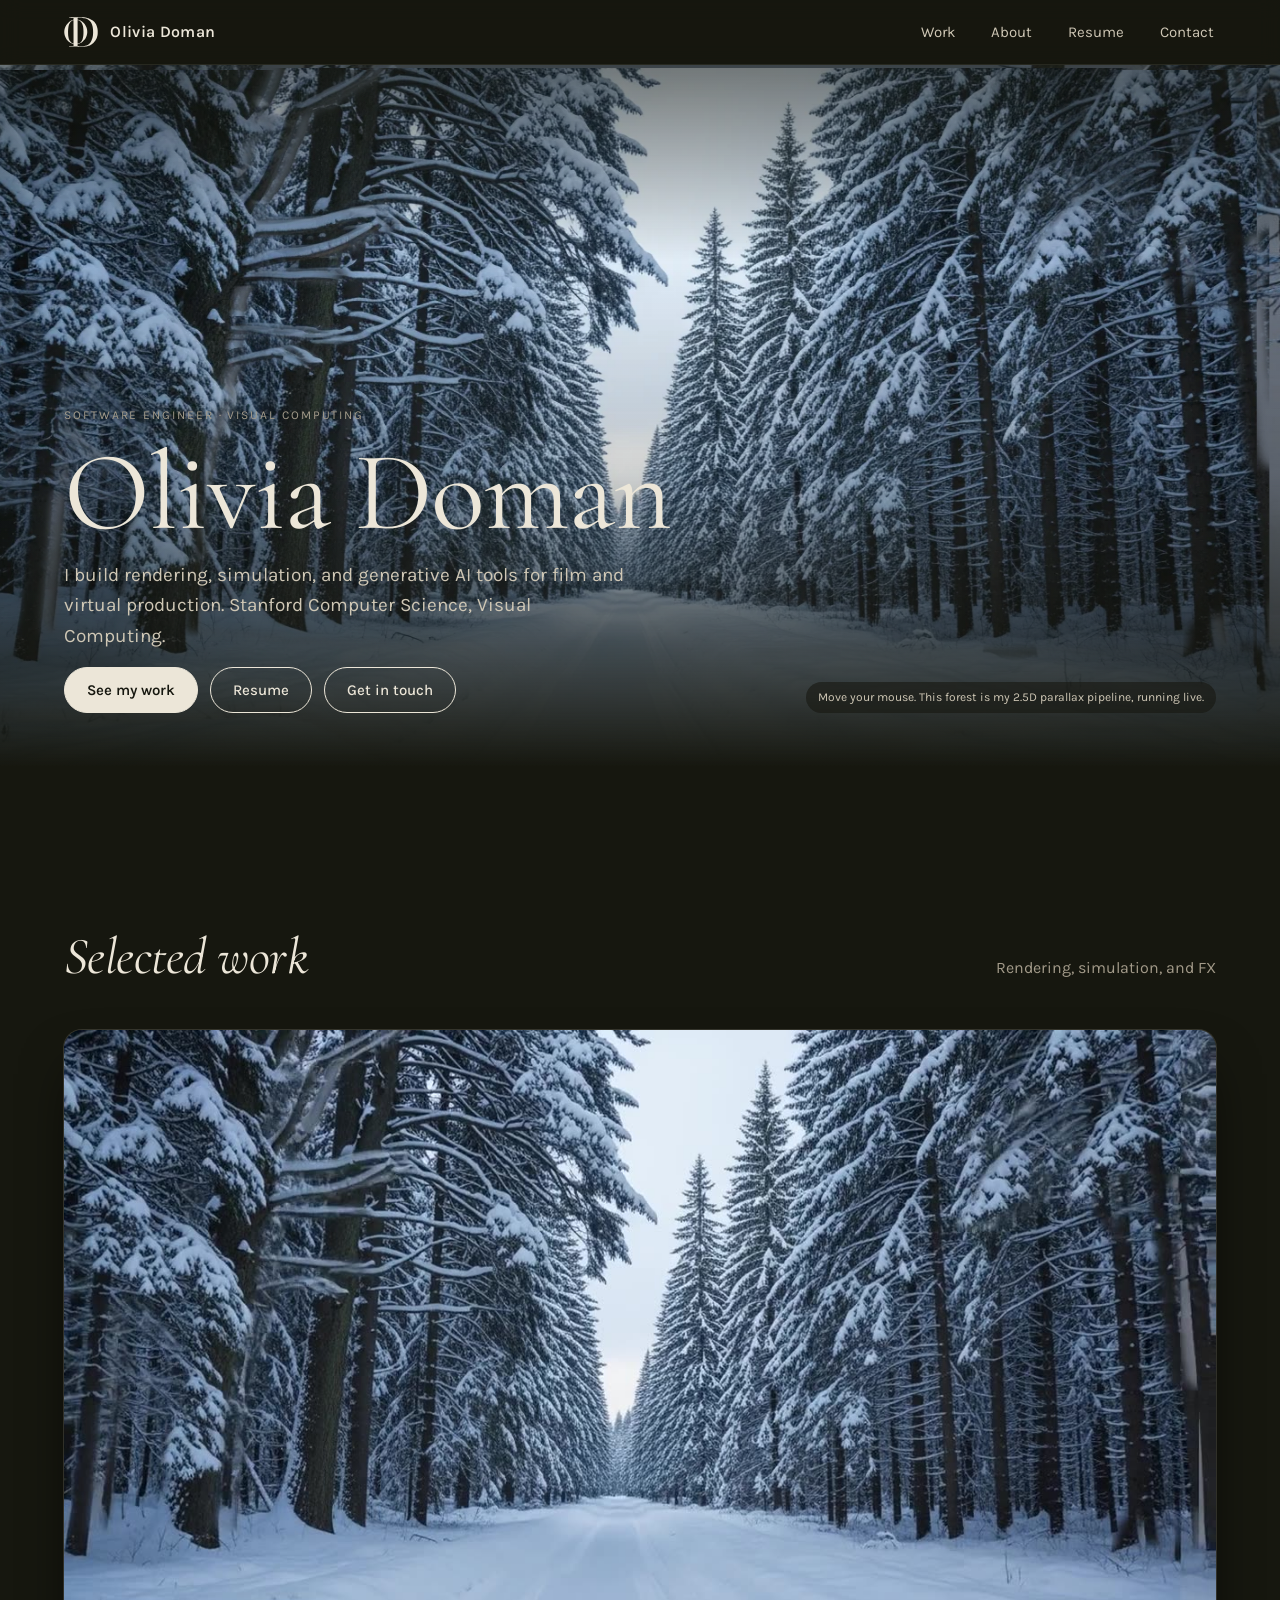
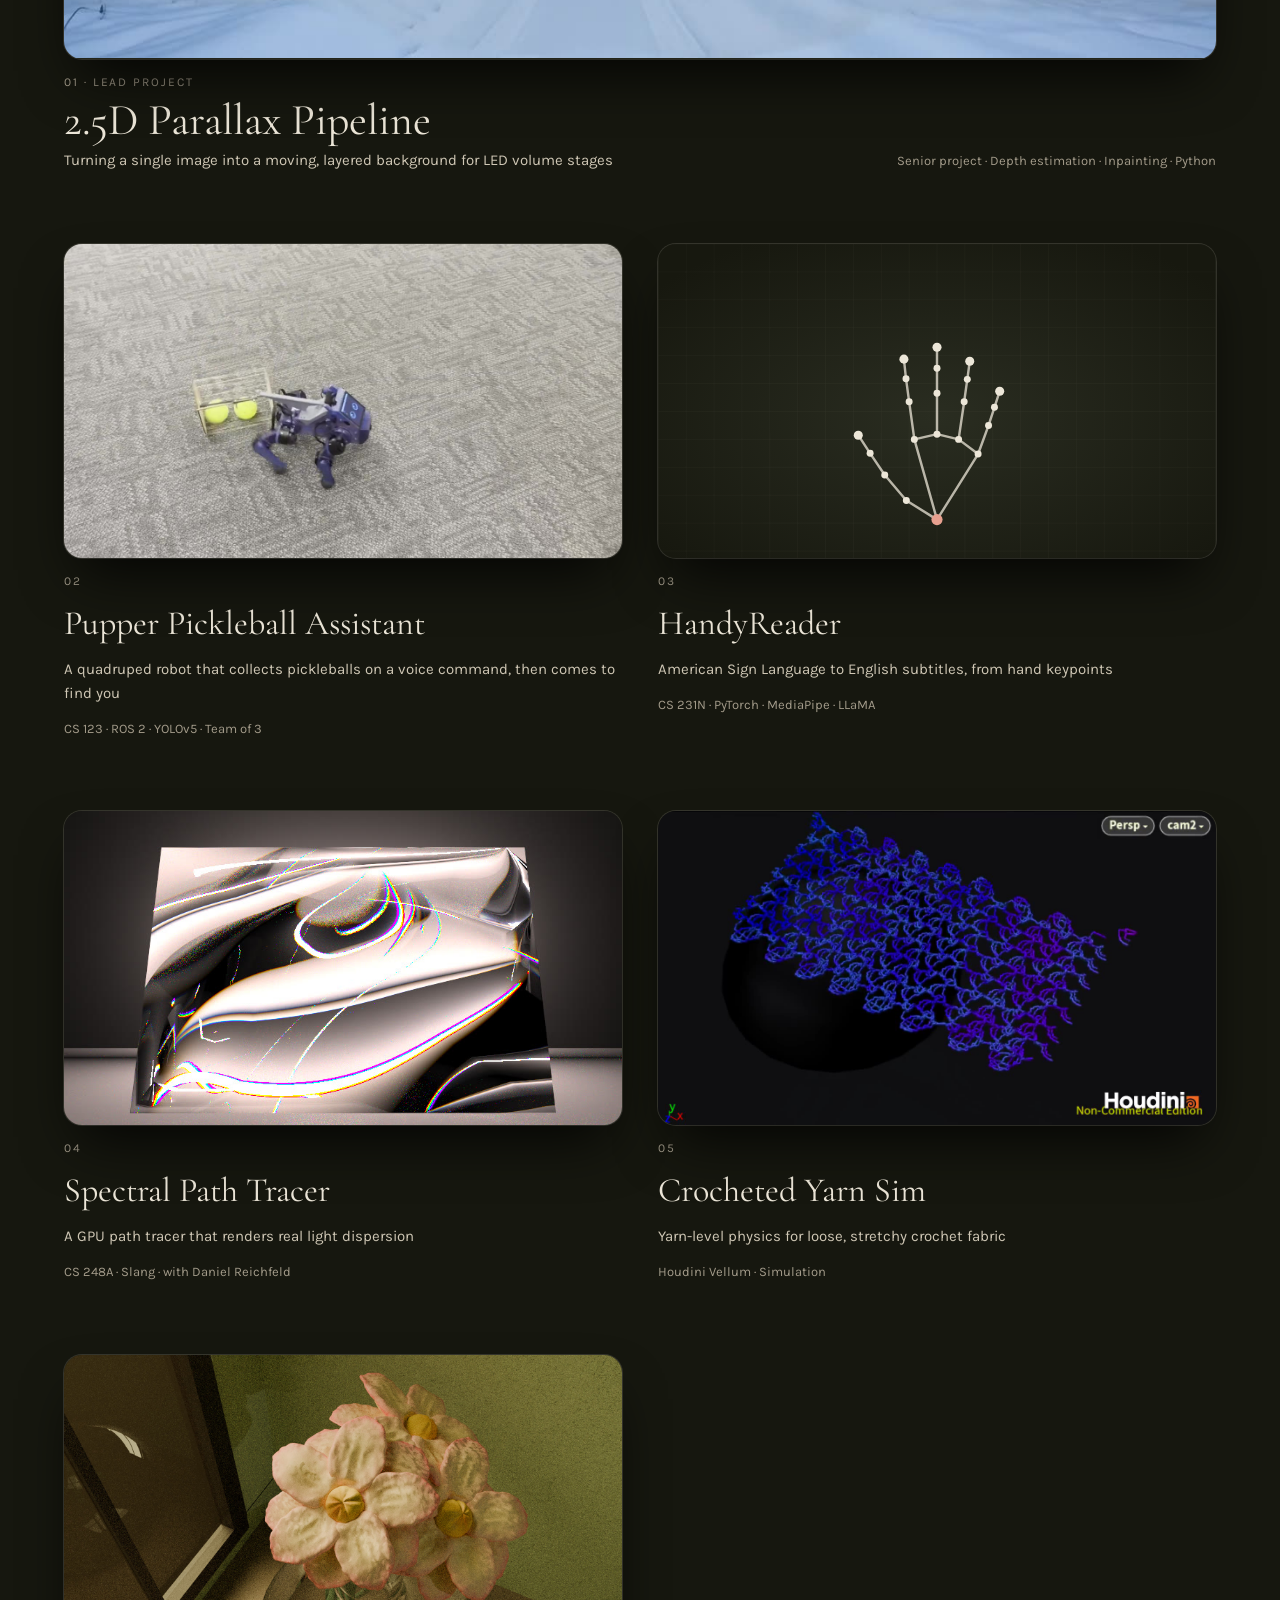
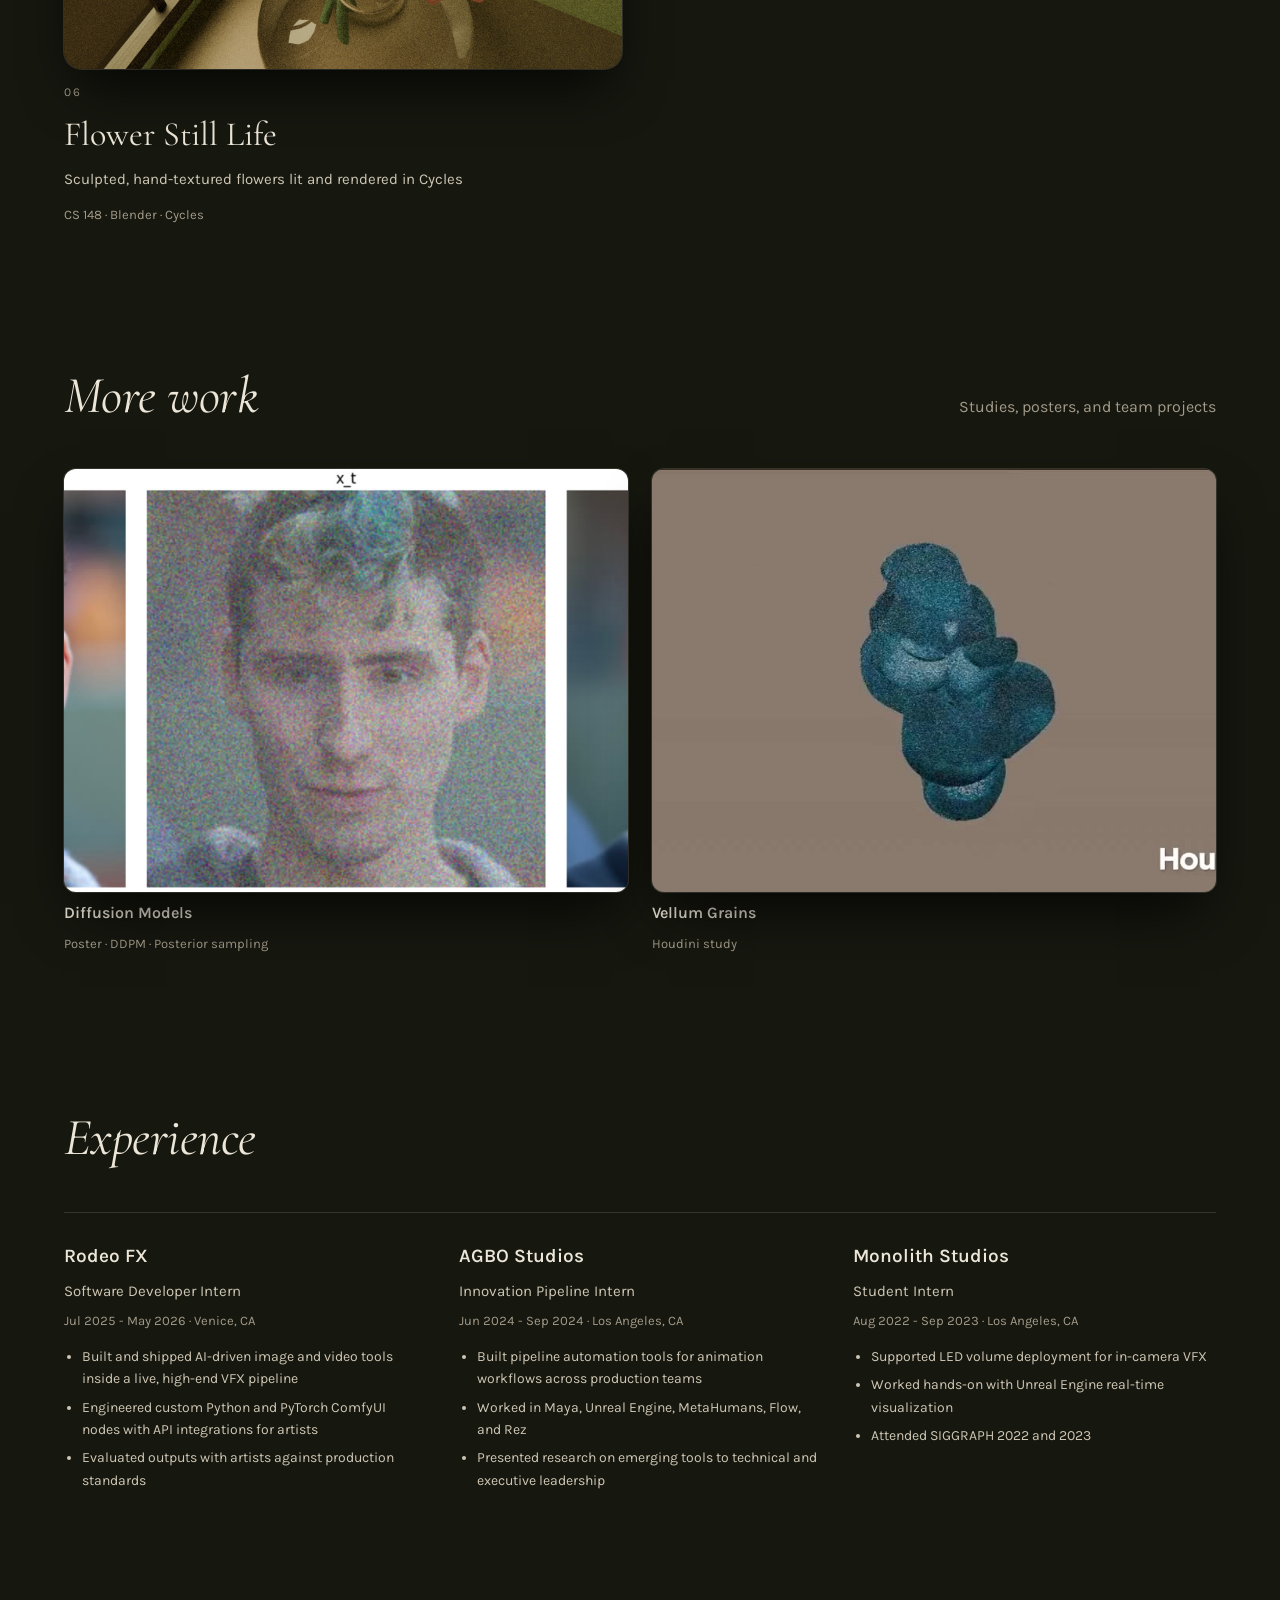
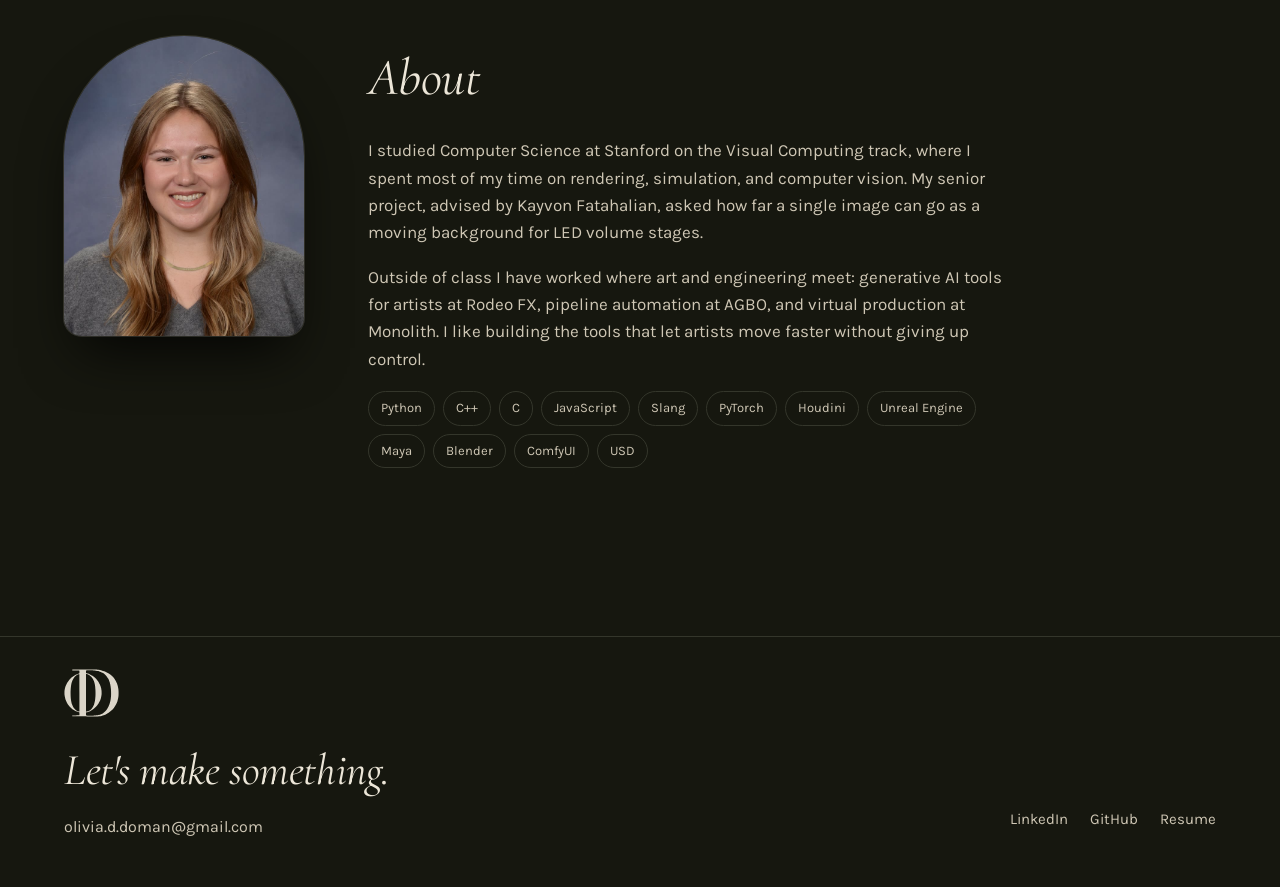
==== index.html @ 208f877b "Launch portfolio site" ====
<!doctype html>
<html lang="en">
<head>
<meta charset="utf-8">
<meta name="viewport" content="width=device-width, initial-scale=1, viewport-fit=cover">
<title>Olivia Doman</title>
<meta name="description" content="Olivia Doman, software engineer in visual computing: rendering, simulation, and generative AI tools for film and virtual production.">
<meta property="og:title" content="Olivia Doman">
<meta property="og:description" content="Olivia Doman, software engineer in visual computing: rendering, simulation, and generative AI tools for film and virtual production.">
<meta property="og:image" content="assets/img/parallax-poster.jpg">
<link rel="icon" type="image/svg+xml" href="assets/img/favicon.svg">
<link rel="icon" type="image/png" sizes="32x32" href="assets/img/favicon-32.png">
<link rel="apple-touch-icon" href="assets/img/apple-touch-icon.png">
<meta name="theme-color" content="#16170f">
<link rel="preconnect" href="https://fonts.googleapis.com">
<link rel="preconnect" href="https://fonts.gstatic.com" crossorigin>
<link rel="stylesheet" href="https://fonts.googleapis.com/css2?family=Cormorant+Garamond:ital,wght@0,400;0,500;1,400&family=Karla:wght@400;500;600;700&display=swap">
<link rel="stylesheet" href="assets/css/site.css">
</head>
<body>
<header class="nav"><div class="wrap nav-inner">
<a class="brand" href="./"><img src="assets/img/logo-cream.svg" alt="" width="34" height="30">Olivia Doman</a>
<nav class="nav-links" aria-label="Main"><a href="./#work">Work</a><a href="./#about">About</a><a href="assets/Olivia_Doman_Resume.pdf">Resume</a><a href="./#contact">Contact</a></nav>
</div></header>
<section class="hero" id="hero-px" data-parallax data-range="70" aria-label="Introduction">
<div class="scene">
<div class="layer" data-f="0.10" style="background-image:url('assets/parallax/bg.jpg')"></div>
<div class="layer" data-f="0.35" style="background-image:url('assets/parallax/layer0.webp')"></div>
<div class="layer" data-f="0.75" style="background-image:url('assets/parallax/layer1.webp')"></div>
</div>
<div class="hero-copy"><div class="wrap"><div class="inner">
<span class="eyebrow">Software Engineer · Visual Computing</span>
<h1>Olivia Doman</h1>
<p class="lede">I build rendering, simulation, and generative AI tools for film and virtual production. Stanford Computer Science, Visual Computing.</p>
<div class="btn-row"><a class="btn solid" href="#work">See my work</a><a class="btn" href="assets/Olivia_Doman_Resume.pdf">Resume</a><a class="btn" href="#contact">Get in touch</a></div>
</div></div></div>
<span class="hero-tag">Move your mouse. This forest is my 2.5D parallax pipeline, running live.</span>
</section>

<div class="wrap" style="display:flex;flex-direction:column;gap:10px;margin-top:20px"></div>
<main>
<section class="section" id="work"><div class="wrap">
<div class="section-head"><h2 data-knot="left">Selected work</h2><span class="muted">Rendering, simulation, and FX</span></div>
<a class="lead-card" href="work/parallax.html" data-knot="right">
<div class="frame ratio-wide "><video data-loop muted loop playsinline preload="none" poster="assets/img/parallax-poster.jpg" aria-label="Silent loop"><source src="assets/video/parallax.mp4" type="video/mp4"></video></div>
<div class="lead-meta"><div><span class="eyebrow">01 · Lead project</span><span class="card-title" style="font-size:clamp(32px,4vw,44px)">2.5D Parallax Pipeline</span><span class="card-line">Turning a single image into a moving, layered background for LED volume stages</span></div><span class="card-tags">Senior project · Depth estimation · Inpainting · Python</span></div>
</a>
<div class="grid-2">
<div style="display:flex;flex-direction:column;gap:12px;min-width:0"><a class="card" href="work/pupper.html" data-knot="left">
<div class="frame ratio-16x9 "><video data-loop muted loop playsinline preload="none" poster="assets/img/pupper-poster.jpg" aria-label="Silent loop"><source src="assets/video/pupper.mp4" type="video/mp4"></video></div>
<span class="eyebrow">02</span><span class="card-title">Pupper Pickleball Assistant</span><span class="card-line">A quadruped robot that collects pickleballs on a voice command, then comes to find you</span><span class="card-tags">CS 123 · ROS 2 · YOLOv5 · Team of 3</span>
</a></div>
<div style="display:flex;flex-direction:column;gap:12px;min-width:0"><a class="card" href="work/handyreader.html">
<div class="frame ratio-16x9 "><img src="assets/img/handyreader-tile.svg" alt="Diagram of the 21 hand keypoints HandyReader tracks" loading="lazy"></div>
<span class="eyebrow">03</span><span class="card-title">HandyReader</span><span class="card-line">American Sign Language to English subtitles, from hand keypoints</span><span class="card-tags">CS 231N · PyTorch · MediaPipe · LLaMA</span>
</a></div>
<div style="display:flex;flex-direction:column;gap:12px;min-width:0"><a class="card" href="work/spectral.html" data-knot="left">
<div class="frame ratio-16x9 "><img src="assets/img/prism.jpg" alt="Glass prism splitting white light into a rainbow" loading="lazy"></div>
<span class="eyebrow">04</span><span class="card-title">Spectral Path Tracer</span><span class="card-line">A GPU path tracer that renders real light dispersion</span><span class="card-tags">CS 248A · Slang · with Daniel Reichfeld</span>
</a></div>
<div style="display:flex;flex-direction:column;gap:12px;min-width:0"><a class="card" href="work/yarn.html">
<div class="frame ratio-16x9 "><video data-loop muted loop playsinline preload="none" poster="assets/img/yarn-sphere-poster.jpg" aria-label="Silent loop"><source src="assets/video/yarn-sphere.mp4" type="video/mp4"></video></div>
<span class="eyebrow">05</span><span class="card-title">Crocheted Yarn Sim</span><span class="card-line">Yarn-level physics for loose, stretchy crochet fabric</span><span class="card-tags">Houdini Vellum · Simulation</span>
</a></div>
<div style="display:flex;flex-direction:column;gap:12px;min-width:0"><a class="card" href="work/flower.html" data-knot="left">
<div class="frame ratio-16x9 "><img src="assets/img/flower.jpg" alt="Sculpted pink flowers in a glass vase by a window" loading="lazy"></div>
<span class="eyebrow">06</span><span class="card-title">Flower Still Life</span><span class="card-line">Sculpted, hand-textured flowers lit and rendered in Cycles</span><span class="card-tags">CS 148 · Blender · Cycles</span>
</a></div>
</div></div></section>
<section class="section" id="more"><div class="wrap"><div class="section-head"><h2 data-knot="left">More work</h2><span class="muted">Studies, posters, and team projects</span></div><div class="grid-4" style="grid-template-columns:repeat(2,minmax(0,1fr))">
<a class="mini card" href="work/diffusion.html"><div class="frame ratio-4x3 "><img src="assets/img/diff-denoise.jpg" alt="Noisy face and its denoised result" loading="lazy"></div><span class="mini-title">Diffusion Models</span><span class="mini-tags">Poster · DDPM · Posterior sampling</span></a>
<a class="mini card" href="work/vellum.html"><div class="frame ratio-4x3 "><video data-loop muted loop playsinline preload="none" poster="assets/img/vellum-poster.jpg" aria-label="Silent loop"><source src="assets/video/vellum.mp4" type="video/mp4"></video></div><span class="mini-title">Vellum Grains</span><span class="mini-tags">Houdini study</span></a>
</div><div style="margin-top:14px"></div></div></section>
<section class="section" id="experience"><div class="wrap">
<div class="section-head"><h2 data-knot="right">Experience</h2></div>
<div class="xp">
<div class="xp-item"><h3>Rodeo FX</h3><span class="xp-role">Software Developer Intern</span><span class="xp-date">Jul 2025 - May 2026 · Venice, CA</span>
<ul><li>Built and shipped AI-driven image and video tools inside a live, high-end VFX pipeline</li><li>Engineered custom Python and PyTorch ComfyUI nodes with API integrations for artists</li><li>Evaluated outputs with artists against production standards</li></ul></div>
<div class="xp-item"><h3>AGBO Studios</h3><span class="xp-role">Innovation Pipeline Intern</span><span class="xp-date">Jun 2024 - Sep 2024 · Los Angeles, CA</span>
<ul><li>Built pipeline automation tools for animation workflows across production teams</li><li>Worked in Maya, Unreal Engine, MetaHumans, Flow, and Rez</li><li>Presented research on emerging tools to technical and executive leadership</li></ul></div>
<div class="xp-item"><h3>Monolith Studios</h3><span class="xp-role">Student Intern</span><span class="xp-date">Aug 2022 - Sep 2023 · Los Angeles, CA</span>
<ul><li>Supported LED volume deployment for in-camera VFX</li><li>Worked hands-on with Unreal Engine real-time visualization</li><li>Attended SIGGRAPH 2022 and 2023</li></ul></div>
</div>
<div style="margin-top:16px;display:flex;flex-direction:column;gap:10px"></div>
</div></section>
<section class="section" id="about"><div class="wrap about">
<div class="portrait"><img src="assets/img/headshot.jpg" alt="Portrait of Olivia Doman" loading="lazy"></div>
<div class="about-copy">
<h2 style="font-size:clamp(36px,5vw,52px);font-style:italic" data-knot="right">About</h2>
<p>I studied Computer Science at Stanford on the Visual Computing track, where I spent most of my time on rendering, simulation, and computer vision. My senior project, advised by Kayvon Fatahalian, asked how far a single image can go as a moving background for LED volume stages.</p>
<p>Outside of class I have worked where art and engineering meet: generative AI tools for artists at Rodeo FX, pipeline automation at AGBO, and virtual production at Monolith. I like building the tools that let artists move faster without giving up control.</p>


<div class="tags"><span class="tag">Python</span><span class="tag">C++</span><span class="tag">C</span><span class="tag">JavaScript</span><span class="tag">Slang</span><span class="tag">PyTorch</span><span class="tag">Houdini</span><span class="tag">Unreal Engine</span><span class="tag">Maya</span><span class="tag">Blender</span><span class="tag">ComfyUI</span><span class="tag">USD</span></div>
</div>
</div></section>
</main>
<div class="wrap" style="margin-top:40px;display:flex;flex-direction:column;gap:10px"></div>
<footer class="footer" id="contact"><div class="wrap footer-inner">
<div style="display:flex;flex-direction:column;gap:8px"><img class="footer-logo" src="assets/img/logo-cream.svg" alt="Olivia Doman monogram" width="54" height="48"><h2>Let's make something.</h2><span class="email">olivia.d.doman@gmail.com</span></div>
<div class="footer-links"><a href="https://www.linkedin.com/in/oliviadoman/">LinkedIn</a><a href="https://github.com/oliviadoman">GitHub</a><a href="assets/Olivia_Doman_Resume.pdf">Resume</a></div>
</div></footer>
<script src="assets/js/site.js"></script>
</body>
</html>
---- assets/css/site.css ----
/* oliviadoman.com
   Layout: a dark, quiet frame so the work carries the color. One centered column (max 1200px),
   a cream "yarn" thread that loops through the home page, rounded media with a hairline edge. */
:root {
  color-scheme: dark;
  --bg: #16170f;
  --bg-raised: #1d1f16;
  --panel: #23251b;
  --line: #34362b;
  --fg: #ece6d8;
  --soft: #cfc7b5;
  --muted: #a39b8a;
  --thread: #ece6d8;
  --note-need: #f0c3b6;
  --note-q: #c4dbe6;
  --note-ink: #231f1a;
  --radius: 18px;
  --radius-sm: 12px;
  --edge: 0 0 0 1px rgba(236, 230, 216, 0.14);
  --lift: 0 28px 56px -16px rgba(0, 0, 0, 0.85);
  --lift-hover: 0 40px 70px -14px rgba(0, 0, 0, 0.95);
  --font-display: 'Cormorant Garamond', 'Iowan Old Style', 'Palatino Linotype', Georgia, serif;
  --font-body: 'Karla', 'Avenir Next', 'Segoe UI', system-ui, sans-serif;
  --gutter: clamp(16px, 5vw, 72px);
  --max: 1200px;
}
*, *::before, *::after { box-sizing: border-box; }
html { background: var(--bg); scroll-behavior: smooth; }
body {
  margin: 0; background: var(--bg); color: var(--fg);
  font-family: var(--font-body); font-size: 16px; line-height: 1.6;
  -webkit-font-smoothing: antialiased;
}
img, video { max-width: 100%; display: block; }
a { color: inherit; text-decoration: none; }
a:hover { color: #ffffff; }
:focus-visible { outline: 2px solid var(--fg); outline-offset: 3px; border-radius: 6px; }
h1, h2, h3 { font-family: var(--font-display); font-weight: 400; letter-spacing: -0.01em; text-wrap: balance; margin: 0; }
p { margin: 0; }
.wrap { width: 100%; max-width: calc(var(--max) + 2 * var(--gutter)); margin: 0 auto; padding-inline: var(--gutter); }
.eyebrow { font-size: 12px; letter-spacing: 0.16em; text-transform: uppercase; color: var(--muted); }
.muted { color: var(--muted); }
.soft { color: var(--soft); }

/* ---------- Nav ---------- */
.nav {
  position: sticky; top: env(safe-area-inset-top, 0px); z-index: 20;
  background: rgba(22, 23, 15, 0.82); backdrop-filter: blur(10px); -webkit-backdrop-filter: blur(10px);
  border-bottom: 1px solid rgba(52, 54, 43, 0.6);
}
.nav-inner { display: flex; justify-content: space-between; align-items: center; gap: 16px; min-height: 64px; flex-wrap: wrap; }
.brand { font-weight: 600; letter-spacing: 0.02em; }
.nav-links { display: flex; gap: clamp(14px, 3vw, 32px); flex-wrap: wrap; font-size: 15px; }
.nav-links a { padding: 10px 2px; color: var(--soft); }
.nav-links a:hover, .nav-links a[aria-current="page"] { color: var(--fg); }

/* ---------- Buttons ---------- */
.btn {
  display: inline-flex; align-items: center; gap: 8px; min-height: 46px; padding: 0 22px;
  border-radius: 999px; border: 1px solid var(--fg); font-size: 15px; font-weight: 500; color: var(--fg);
  transition: background .2s ease, color .2s ease;
}
.btn:hover { background: rgba(236, 230, 216, 0.08); color: var(--fg); }
.btn.solid { background: var(--fg); color: var(--bg); font-weight: 600; }
.btn.solid:hover { background: #ffffff; color: var(--bg); }
.btn-row { display: flex; flex-wrap: wrap; gap: 12px; }

/* ---------- Media frame ---------- */
.frame {
  position: relative; border-radius: var(--radius); overflow: hidden; background: var(--panel);
  box-shadow: var(--edge), var(--lift); max-width: 100%;
}
.frame img, .frame video { width: 100%; height: 100%; object-fit: cover; }
.frame.contain img, .frame.contain video { object-fit: contain; background: #0f100b; }
.ratio-16x9 { aspect-ratio: 16 / 9; }
.ratio-wide { aspect-ratio: 1408 / 768; }
.ratio-square { aspect-ratio: 1 / 1; }
.ratio-4x3 { aspect-ratio: 4 / 3; }
.placeholder {
  display: flex; flex-direction: column; align-items: center; justify-content: center; gap: 6px;
  text-align: center; padding: 24px; background: var(--panel);
  border: 1.5px dashed rgba(236, 230, 216, 0.28); box-shadow: var(--lift);
}
.placeholder strong { font-size: 15px; }
.placeholder span { font-size: 13px; color: var(--muted); max-width: 34ch; }
.watermark-flag {
  position: absolute; left: 12px; top: 12px; font-size: 11px; letter-spacing: 0.06em; padding: 4px 10px;
  border-radius: 999px; background: rgba(22, 23, 15, 0.8); color: var(--note-need);
}

/* ---------- Hero ---------- */
.hero { position: relative; height: clamp(520px, 78vh, 800px); overflow: hidden; background: #0d0e09; touch-action: pan-y; }
.hero .scene { position: absolute; inset: 0; }
.hero .layer { position: absolute; inset: 0; background-size: cover; background-position: center; will-change: transform; }
.hero::after {
  content: ""; position: absolute; inset: 0; pointer-events: none;
  background: linear-gradient(180deg, rgba(22,23,15,0.55) 0%, rgba(22,23,15,0) 28%, rgba(22,23,15,0.15) 58%, var(--bg) 100%);
}
.hero-copy { position: absolute; left: 0; right: 0; bottom: clamp(28px, 6vh, 64px); z-index: 2; }
.hero-copy .inner { display: flex; flex-direction: column; gap: 16px; max-width: 760px; }
.hero h1 { font-size: clamp(56px, 10vw, 112px); line-height: 0.92; }
.hero .lede { font-size: clamp(16px, 1.6vw, 19px); color: var(--soft); max-width: 52ch; }
.hero-tag {
  position: absolute; right: var(--gutter); bottom: clamp(28px, 6vh, 64px); z-index: 2;
  font-size: 12px; color: var(--soft); background: rgba(22, 23, 15, 0.6); padding: 6px 12px; border-radius: 999px;
}

/* ---------- Sections ---------- */
main { position: relative; }
.section { padding-block: clamp(72px, 10vw, 128px) 0; position: relative; z-index: 1; }
.section-head { display: flex; justify-content: space-between; align-items: baseline; gap: 16px; flex-wrap: wrap; margin-bottom: 32px; }
.section-head h2 { font-size: clamp(36px, 5vw, 52px); font-style: italic; }

/* ---------- Thread ---------- */
.thread-layer { position: absolute; left: 0; top: 0; width: 100%; height: 100%; pointer-events: none; z-index: 0; overflow: visible; }

/* ---------- Project cards ---------- */
.lead-card, .card { display: flex; flex-direction: column; gap: 14px; color: var(--fg); }
.lead-card .frame, .card .frame { transition: transform .35s ease, box-shadow .35s ease; }
.lead-card:hover .frame, .card:hover .frame { transform: translateY(-4px); box-shadow: var(--edge), var(--lift-hover); }
.card-title { font-family: var(--font-display); font-size: clamp(26px, 3vw, 34px); line-height: 1.1; }
.card-line { color: var(--soft); font-size: 15px; }
.card-tags { color: var(--muted); font-size: 13px; }
.lead-meta { display: flex; justify-content: space-between; align-items: flex-end; gap: 24px; flex-wrap: wrap; }
.lead-meta > div { display: flex; flex-direction: column; gap: 4px; min-width: 0; }
.grid-2 { display: grid; grid-template-columns: repeat(2, minmax(0, 1fr)); column-gap: clamp(20px, 3vw, 36px); row-gap: clamp(44px, 6vw, 72px); margin-top: clamp(44px, 6vw, 72px); }
.grid-4 { display: grid; grid-template-columns: repeat(4, minmax(0, 1fr)); gap: 24px; }
.mini { display: flex; flex-direction: column; gap: 8px; }
.mini .frame { border-radius: var(--radius-sm); }
.mini-title { font-weight: 600; }
.mini-tags { font-size: 13px; color: var(--muted); }

/* ---------- Experience ---------- */
.xp { display: grid; grid-template-columns: repeat(3, minmax(0, 1fr)); gap: 32px; border-top: 1px solid var(--line); padding-top: 28px; }
.xp-item { display: flex; flex-direction: column; gap: 8px; min-width: 0; }
.xp-item h3 { font-family: var(--font-body); font-size: 19px; font-weight: 600; letter-spacing: 0; }
.xp-role { color: var(--soft); font-size: 15px; }
.xp-date { color: var(--muted); font-size: 13px; font-variant-numeric: tabular-nums; }
.xp-item ul { margin: 6px 0 0; padding-left: 18px; color: var(--soft); font-size: 14px; display: flex; flex-direction: column; gap: 6px; }

/* ---------- About ---------- */
.about { display: grid; grid-template-columns: minmax(0, 240px) minmax(0, 1fr); gap: clamp(28px, 5vw, 64px); align-items: start; }
.portrait { border-radius: 120px 120px var(--radius) var(--radius); overflow: hidden; box-shadow: var(--edge), var(--lift); aspect-ratio: 4 / 5; max-width: 100%; }
.portrait img { width: 100%; height: 100%; object-fit: cover; object-position: center 25%; }
.about-copy { display: flex; flex-direction: column; gap: 18px; max-width: 64ch; }
.about-copy p { color: var(--soft); font-size: 17px; }
.tags { display: flex; flex-wrap: wrap; gap: 8px; }
.tag { font-size: 13px; padding: 6px 12px; border: 1px solid var(--line); border-radius: 999px; color: var(--soft); }

/* ---------- Footer ---------- */
.footer { margin-top: clamp(80px, 10vw, 128px); border-top: 1px solid var(--line); padding-block: 32px 48px; position: relative; z-index: 1; }
.footer-inner { display: flex; justify-content: space-between; align-items: flex-end; gap: 24px; flex-wrap: wrap; }
.footer h2 { font-size: clamp(32px, 4vw, 44px); font-style: italic; }
.footer-links { display: flex; gap: 22px; flex-wrap: wrap; font-size: 15px; }
.footer-links a { padding: 8px 0; color: var(--soft); }
.email { user-select: all; color: var(--soft); }

/* ---------- Project page ---------- */
.p-head { padding-block: clamp(40px, 6vw, 72px) 28px; display: flex; flex-direction: column; gap: 16px; }
.p-head h1 { font-size: clamp(48px, 7vw, 84px); line-height: 0.98; }
.p-summary { font-size: clamp(17px, 1.8vw, 20px); color: var(--soft); max-width: 60ch; }
.back { font-size: 14px; color: var(--muted); padding: 8px 0; align-self: flex-start; }
.p-meta { display: grid; grid-template-columns: repeat(auto-fit, minmax(160px, 1fr)); gap: 20px 28px; border-block: 1px solid var(--line); padding-block: 20px; margin-bottom: 36px; }
.p-meta div { display: flex; flex-direction: column; gap: 4px; font-size: 14px; min-width: 0; }
.p-meta span:first-child { font-size: 11px; letter-spacing: 0.12em; text-transform: uppercase; color: var(--muted); }
.p-body { display: flex; flex-direction: column; gap: clamp(56px, 7vw, 88px); padding-top: clamp(48px, 6vw, 72px); }
.p-section { display: grid; grid-template-columns: minmax(0, 1fr) minmax(0, 1.6fr); gap: clamp(24px, 4vw, 56px); align-items: start; }
.p-section h2 { font-size: clamp(30px, 3.4vw, 38px); }
.prose { display: flex; flex-direction: column; gap: 16px; color: var(--soft); font-size: 16.5px; max-width: 68ch; min-width: 0; }
.prose ul { margin: 0; padding-left: 20px; display: flex; flex-direction: column; gap: 8px; }
.prose strong { color: var(--fg); font-weight: 600; }
.callout { background: var(--bg-raised); border-radius: var(--radius-sm); padding: 22px 24px; display: flex; flex-direction: column; gap: 6px; box-shadow: var(--edge); }
.callout .big { font-family: var(--font-display); font-size: clamp(24px, 2.6vw, 30px); line-height: 1.2; color: var(--fg); }
.gallery { display: grid; gap: 20px; grid-template-columns: repeat(auto-fit, minmax(min(100%, 220px), 1fr)); }
.gallery figure { margin: 0; display: flex; flex-direction: column; gap: 10px; min-width: 0; }
.gallery figcaption { font-size: 13px; color: var(--muted); }
.steps { display: grid; grid-template-columns: repeat(4, minmax(0, 1fr)); gap: 18px; }
.steps figure { margin: 0; display: flex; flex-direction: column; gap: 8px; min-width: 0; }
.steps .n { font-size: 11px; letter-spacing: 0.12em; color: var(--muted); }
.steps b { font-size: 15px; }
.steps figcaption { font-size: 13px; color: var(--muted); }
.table-wrap { overflow-x: auto; border-radius: var(--radius-sm); box-shadow: var(--edge); }
table { width: 100%; border-collapse: collapse; font-size: 14px; min-width: 520px; }
th, td { text-align: left; padding: 12px 16px; border-bottom: 1px solid var(--line); }
th { font-weight: 600; color: var(--fg); background: var(--bg-raised); }
td { color: var(--soft); font-variant-numeric: tabular-nums; }
tr:last-child td { border-bottom: none; }
.compare { display: grid; grid-template-columns: repeat(2, minmax(0, 1fr)); gap: 20px; }
.next { display: flex; justify-content: space-between; align-items: center; gap: 20px; flex-wrap: wrap; border-top: 1px solid var(--line); padding-top: 28px; margin-top: clamp(64px, 8vw, 96px); }
.next a.next-link { display: flex; flex-direction: column; gap: 2px; text-align: right; }
.next .next-title { font-family: var(--font-display); font-size: 30px; font-style: italic; }

/* ---------- Mini parallax (project page) ---------- */
.px-stage { position: relative; border-radius: var(--radius); overflow: hidden; box-shadow: var(--edge), var(--lift); aspect-ratio: 1408 / 768; background: #0d0e09; touch-action: pan-y; cursor: crosshair; max-width: 100%; }
.px-stage .layer { position: absolute; inset: 0; background-size: cover; background-position: center; will-change: transform; }
.px-controls { display: flex; flex-wrap: wrap; gap: 8px; margin-top: 16px; align-items: center; }
.px-controls button {
  font-family: var(--font-body); font-size: 14px; color: var(--fg); background: transparent; cursor: pointer;
  border: 1px solid var(--line); border-radius: 999px; padding: 0 16px; min-height: 44px;
}
.px-controls button[aria-pressed="true"] { background: var(--fg); color: var(--bg); border-color: var(--fg); }
.px-verdict { font-size: 14px; color: var(--soft); margin-left: 6px; }

/* ---------- Draft notes ---------- */
.note {
  display: none; position: relative; z-index: 5;
  background: var(--note-need); color: var(--note-ink);
  border-radius: 10px; padding: 12px 14px 12px 16px; font-size: 13.5px; line-height: 1.45;
  box-shadow: 0 10px 24px -10px rgba(0, 0, 0, 0.7); max-width: 560px;
}
.note.q { background: var(--note-q); }
.note b { display: block; font-size: 10.5px; letter-spacing: 0.14em; text-transform: uppercase; margin-bottom: 3px; }
.note a { text-decoration: underline; color: var(--note-ink); }
body.show-notes .note { display: block; }
.note-float { position: absolute; z-index: 6; }
.notes-toggle {
  position: fixed; right: 16px; bottom: calc(16px + env(safe-area-inset-bottom, 0px)); z-index: 30;
  font-family: var(--font-body); font-size: 14px; font-weight: 600; cursor: pointer;
  background: var(--note-need); color: var(--note-ink); border: none; border-radius: 999px;
  min-height: 46px; padding: 0 18px; box-shadow: 0 12px 28px -10px rgba(0,0,0,0.8);
  display: inline-flex; align-items: center; gap: 10px;
}
.notes-toggle .count { background: var(--note-ink); color: var(--note-need); border-radius: 999px; padding: 1px 8px; font-size: 12px; font-variant-numeric: tabular-nums; }
.draft-banner {
  background: var(--note-q); color: var(--note-ink); font-size: 13.5px; text-align: center; padding: 8px 16px;
}
.draft-banner a { text-decoration: underline; color: var(--note-ink); font-weight: 600; }
body:not(.show-notes) .draft-banner { display: none; }

/* ---------- Notes page ---------- */
.notes-list { display: flex; flex-direction: column; gap: 40px; }
.notes-group h2 { font-size: 34px; margin-bottom: 14px; }
.notes-group ul { list-style: none; margin: 0; padding: 0; display: flex; flex-direction: column; gap: 10px; }
.notes-group li { display: grid; grid-template-columns: 96px minmax(0, 1fr); gap: 14px; align-items: baseline; padding: 12px 16px; background: var(--bg-raised); border-radius: 10px; font-size: 15px; color: var(--soft); }
.kind { font-size: 10.5px; letter-spacing: 0.14em; text-transform: uppercase; font-weight: 700; padding: 3px 8px; border-radius: 999px; color: var(--note-ink); text-align: center; }
.kind.need { background: var(--note-need); }
.kind.q { background: var(--note-q); }
.notes-group li a { text-decoration: underline; color: var(--fg); }

/* ---------- Responsive ---------- */
@media (max-width: 860px) {
  .grid-2 { grid-template-columns: minmax(0, 1fr); }
  .grid-4 { grid-template-columns: repeat(2, minmax(0, 1fr)); }
  .xp { grid-template-columns: minmax(0, 1fr); }
  .about { grid-template-columns: minmax(0, 1fr); }
  .portrait { max-width: 220px; }
  .p-section { grid-template-columns: minmax(0, 1fr); }
  .steps { grid-template-columns: repeat(2, minmax(0, 1fr)); }
  .compare { grid-template-columns: minmax(0, 1fr); }
  .hero-tag { display: none; }
  .notes-group li { grid-template-columns: minmax(0, 1fr); gap: 6px; }
  .kind { justify-self: start; }
}
@media (prefers-reduced-motion: reduce) {
  html { scroll-behavior: auto; }
  .lead-card .frame, .card .frame { transition: none; }
}
.p-section .prose:has(.compare), .p-section .prose:has(.steps) { max-width: none; }

/* ---------- Monogram ---------- */
.brand { display: inline-flex; align-items: center; gap: 12px; padding-block: 6px; }
.brand img { height: 30px; width: auto; }
.footer-logo { height: 48px; width: auto; margin-bottom: 10px; opacity: 0.92; }
.frame.paper { background: #fbfaf6; }
.frame.paper img { object-fit: contain; padding: 10px; }
.p-section.wide { grid-template-columns: minmax(0, 1fr); }
.p-section.wide .compare { max-width: 980px; }
.footer-logo { align-self: flex-start; }
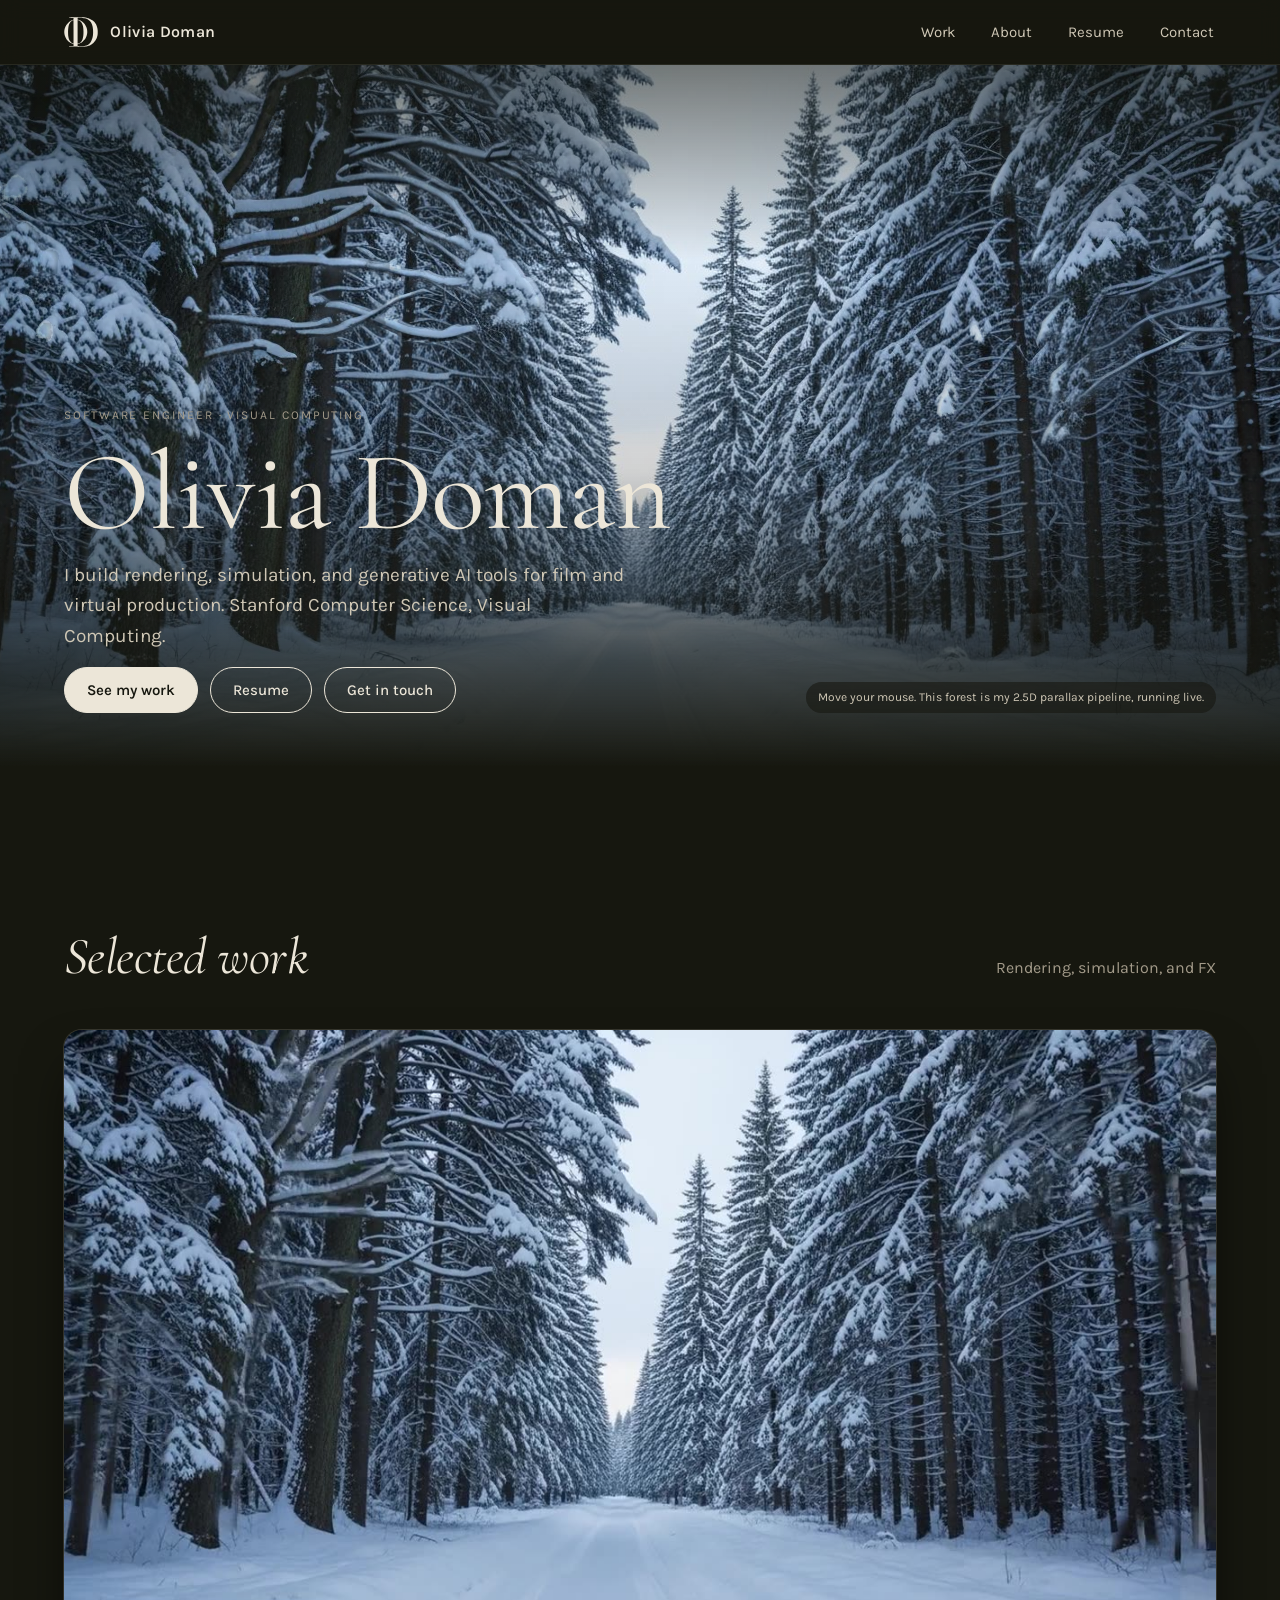
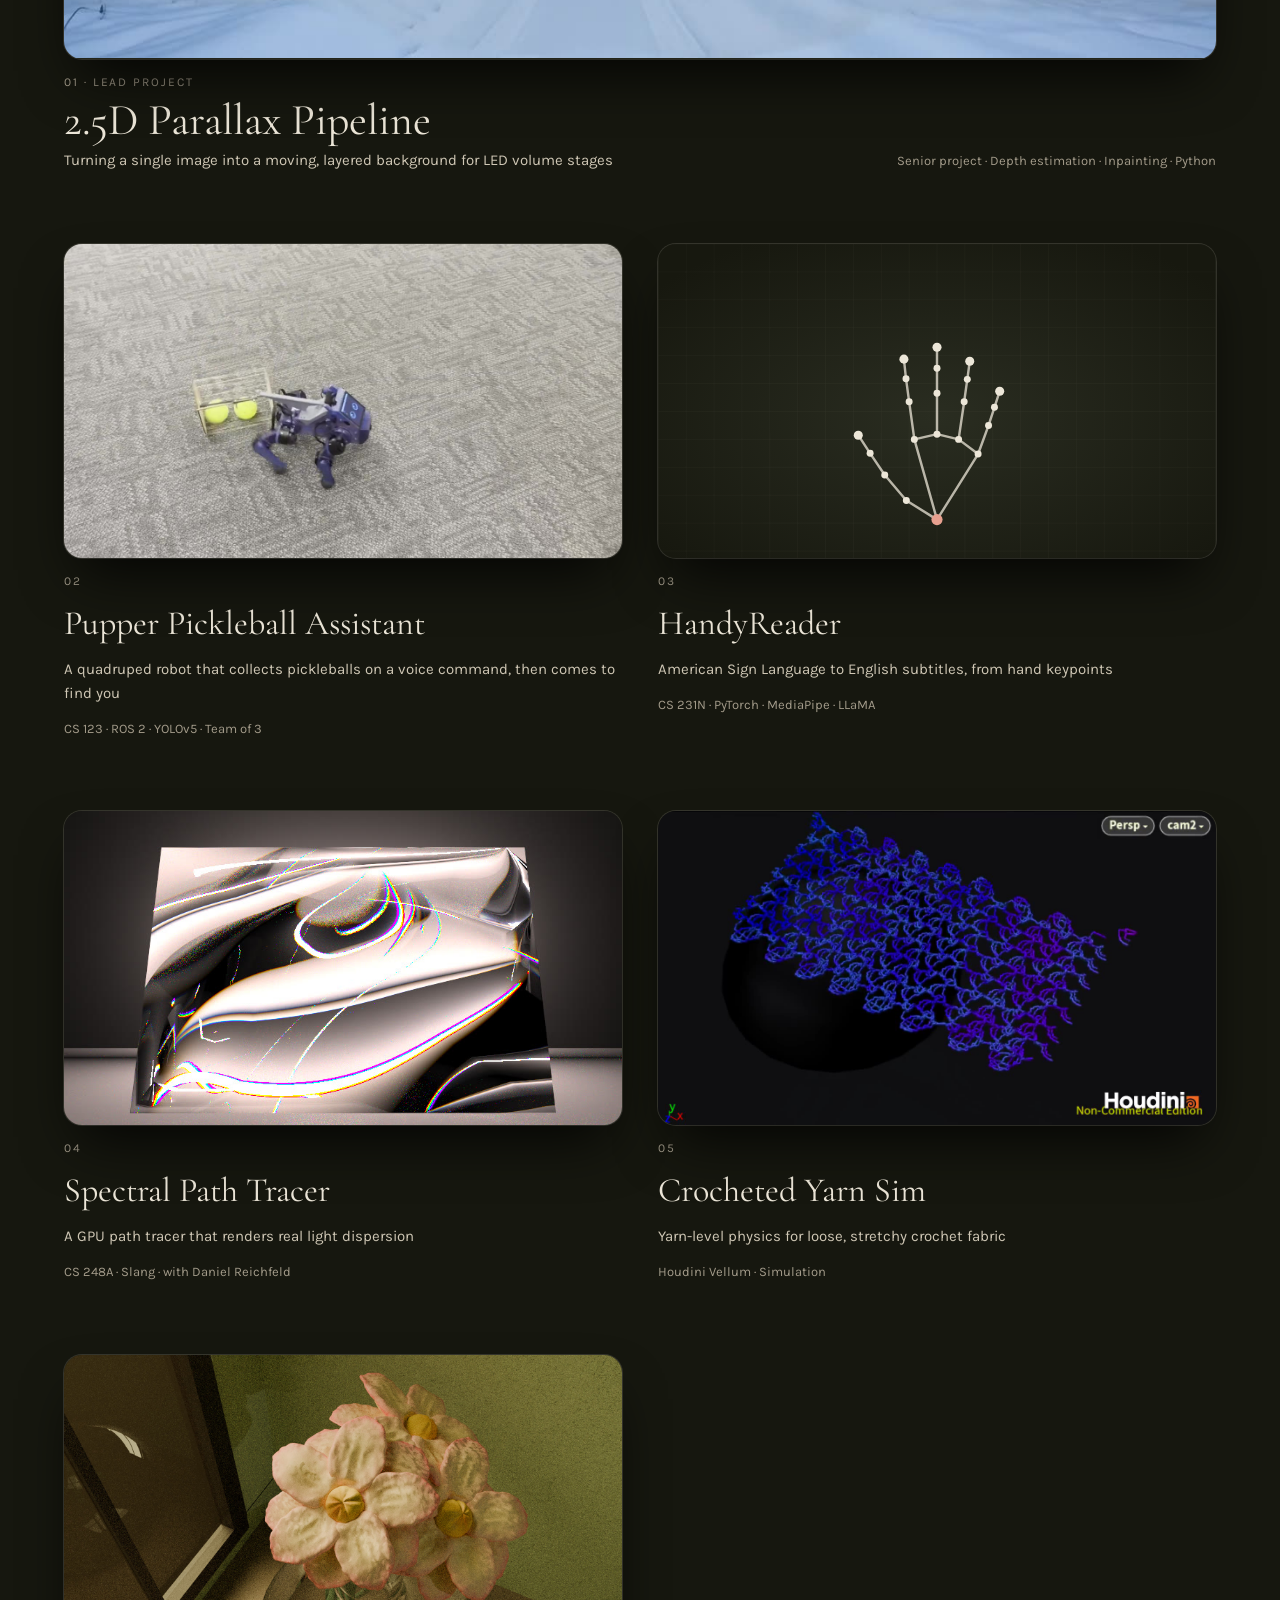
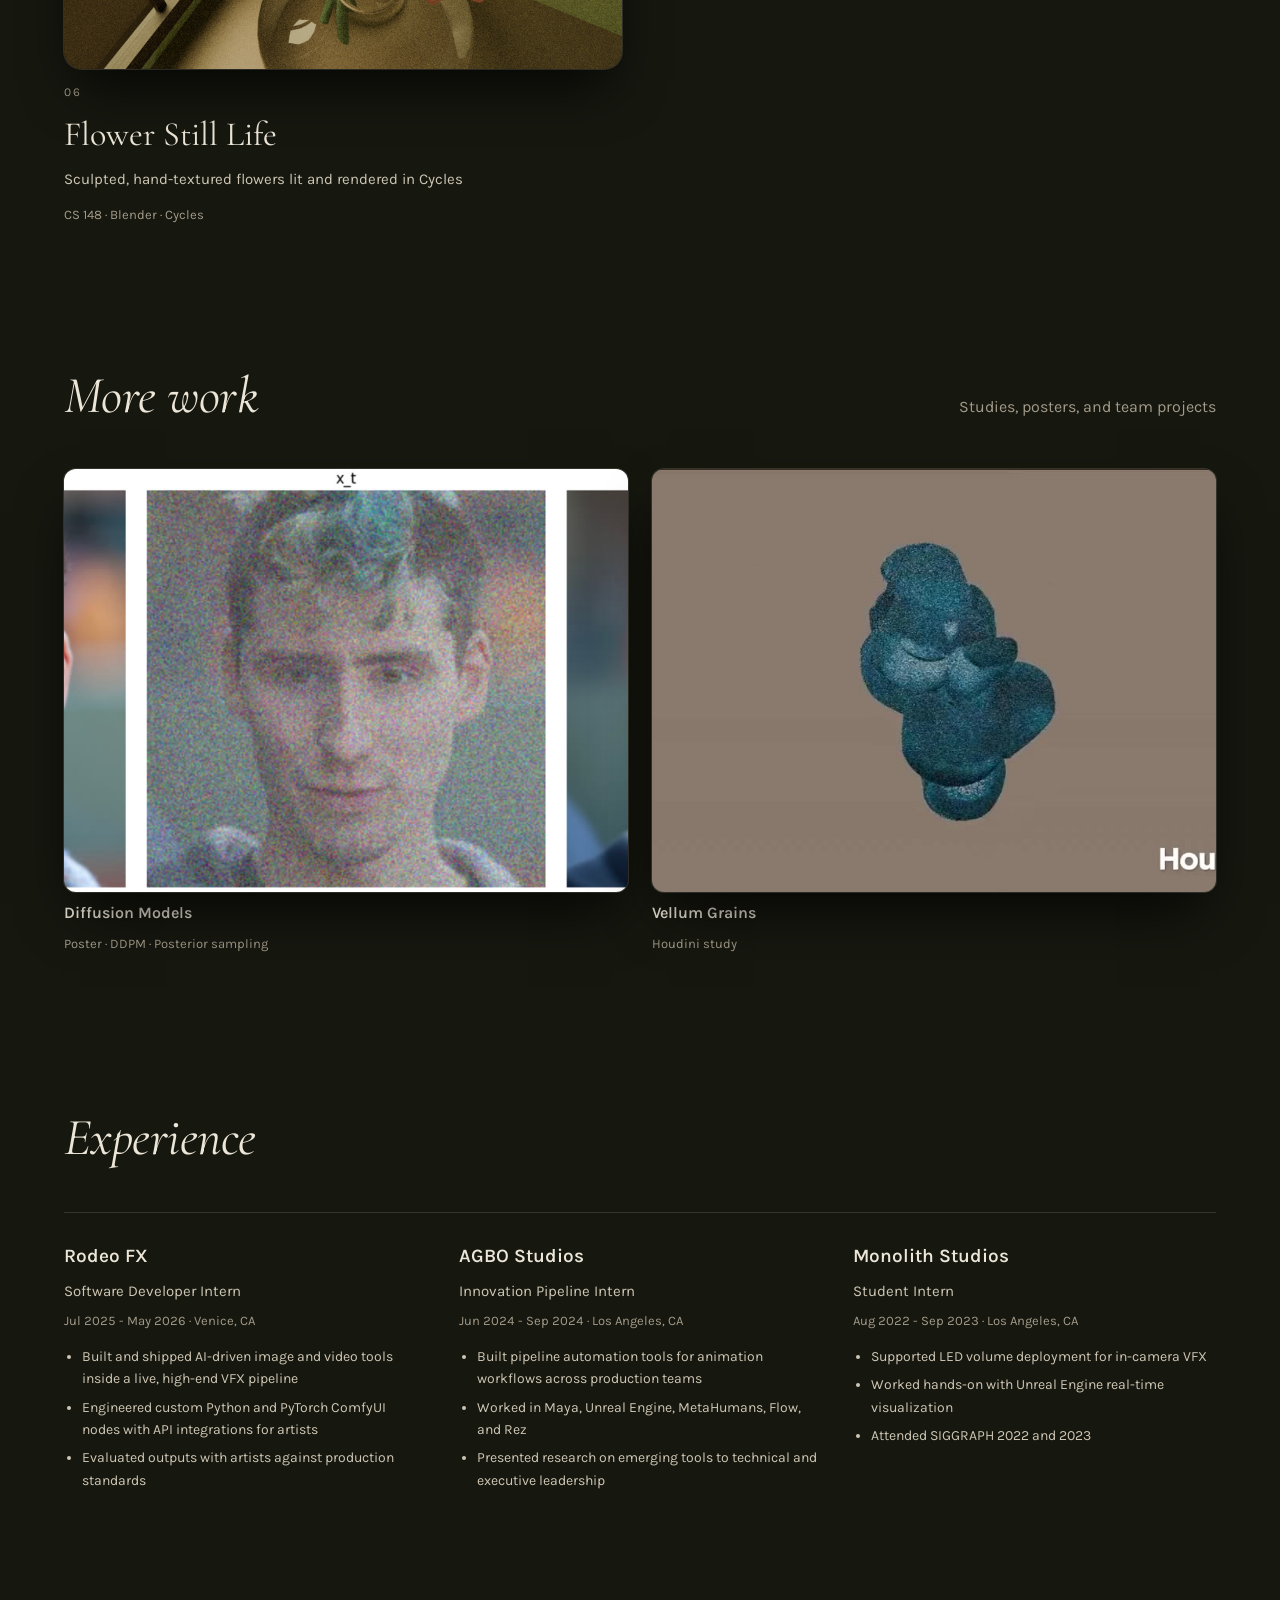
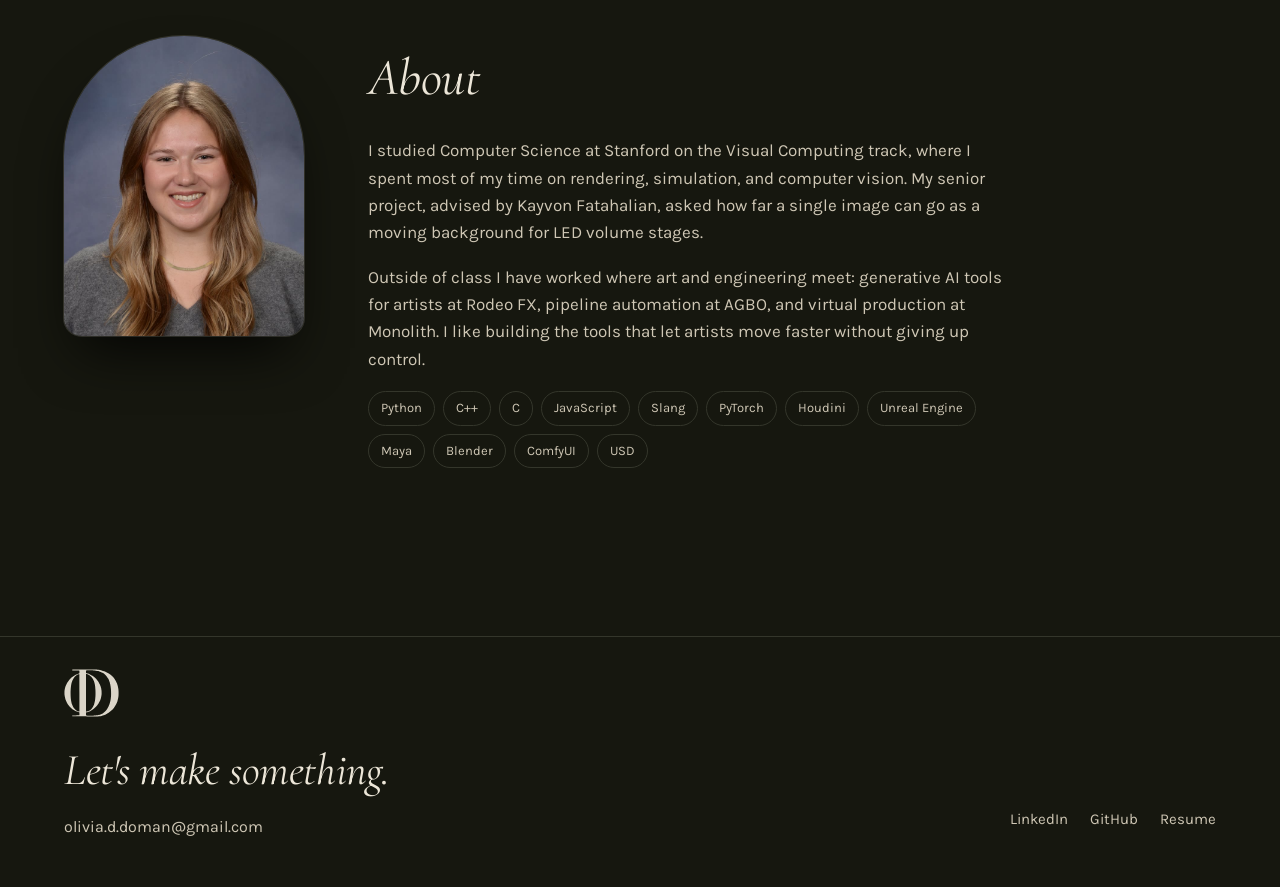
==== commit 66b02be9: "Homepage forest uses v2 depth layers; parallax page adds version 2" ====
--- a/index.html
+++ b/index.html
@@ -22,11 +22,12 @@
 <a class="brand" href="./"><img src="assets/img/logo-cream.svg" alt="" width="34" height="30">Olivia Doman</a>
 <nav class="nav-links" aria-label="Main"><a href="./#work">Work</a><a href="./#about">About</a><a href="assets/Olivia_Doman_Resume.pdf">Resume</a><a href="./#contact">Contact</a></nav>
 </div></header>
-<section class="hero" id="hero-px" data-parallax data-range="70" aria-label="Introduction">
+<section class="hero" id="hero-px" data-parallax data-range="70" data-gl="assets/parallax/v2/" aria-label="Introduction">
 <div class="scene">
-<div class="layer" data-f="0.10" style="background-image:url('assets/parallax/bg.jpg')"></div>
-<div class="layer" data-f="0.35" style="background-image:url('assets/parallax/layer0.webp')"></div>
-<div class="layer" data-f="0.75" style="background-image:url('assets/parallax/layer1.webp')"></div>
+<div class="layer poster" style="background-image:url('assets/parallax/v2/still.jpg')"></div>
+<div class="layer" data-f="0.10" data-bg="assets/parallax/bg.jpg"></div>
+<div class="layer" data-f="0.35" data-bg="assets/parallax/layer0.webp"></div>
+<div class="layer" data-f="0.75" data-bg="assets/parallax/layer1.webp"></div>
 </div>
 <div class="hero-copy"><div class="wrap"><div class="inner">
 <span class="eyebrow">Software Engineer · Visual Computing</span>
--- a/assets/css/site.css
+++ b/assets/css/site.css
@@ -92,6 +92,9 @@
 .hero { position: relative; height: clamp(520px, 78vh, 800px); overflow: hidden; background: #0d0e09; touch-action: pan-y; }
 .hero .scene { position: absolute; inset: 0; }
 .hero .layer { position: absolute; inset: 0; background-size: cover; background-position: center; will-change: transform; }
+.hero .layer.poster { transform: scale(1.09); }
+.px-gl { position: absolute; inset: 0; width: 100%; height: 100%; display: block; opacity: 0; transition: opacity .6s ease; }
+.gl-on .px-gl { opacity: 1; }
 .hero::after {
   content: ""; position: absolute; inset: 0; pointer-events: none;
   background: linear-gradient(180deg, rgba(22,23,15,0.55) 0%, rgba(22,23,15,0) 28%, rgba(22,23,15,0.15) 58%, var(--bg) 100%);
@@ -173,6 +176,7 @@
 .callout .big { font-family: var(--font-display); font-size: clamp(24px, 2.6vw, 30px); line-height: 1.2; color: var(--fg); }
 .gallery { display: grid; gap: 20px; grid-template-columns: repeat(auto-fit, minmax(min(100%, 220px), 1fr)); }
 .gallery figure { margin: 0; display: flex; flex-direction: column; gap: 10px; min-width: 0; }
+.compare figure { margin: 0; display: flex; flex-direction: column; gap: 10px; min-width: 0; }
 .gallery figcaption { font-size: 13px; color: var(--muted); }
 .steps { display: grid; grid-template-columns: repeat(4, minmax(0, 1fr)); gap: 18px; }
 .steps figure { margin: 0; display: flex; flex-direction: column; gap: 8px; min-width: 0; }
@@ -181,6 +185,7 @@
 .steps figcaption { font-size: 13px; color: var(--muted); }
 .table-wrap { overflow-x: auto; border-radius: var(--radius-sm); box-shadow: var(--edge); }
 table { width: 100%; border-collapse: collapse; font-size: 14px; min-width: 520px; }
+table.compact { min-width: 0; }
 th, td { text-align: left; padding: 12px 16px; border-bottom: 1px solid var(--line); }
 th { font-weight: 600; color: var(--fg); background: var(--bg-raised); }
 td { color: var(--soft); font-variant-numeric: tabular-nums; }
